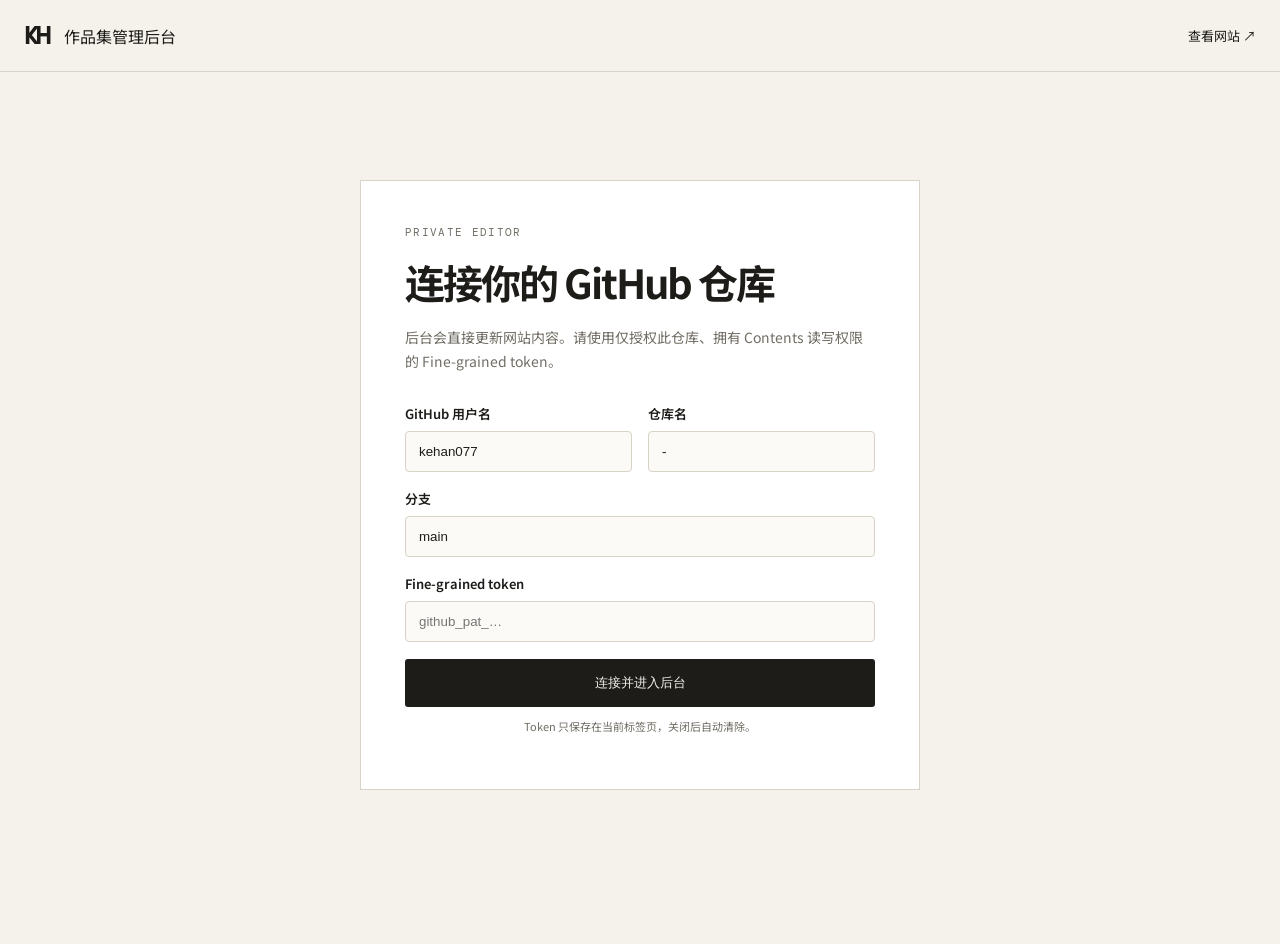
==== admin.html @ afe08c34 "Update admin header and script version" ====
<!doctype html>
<html lang="zh-CN">
  <head>
    <meta charset="UTF-8" />
    <meta name="viewport" content="width=device-width, initial-scale=1.0" />
    <meta name="robots" content="noindex,nofollow" />
    <title>作品集管理后台</title>
    <link rel="preconnect" href="https://fonts.googleapis.com" />
    <link rel="preconnect" href="https://fonts.gstatic.com" crossorigin />
    <link href="https://fonts.googleapis.com/css2?family=DM+Mono&family=Noto+Sans+SC:wght@400;500;600;700&display=swap" rel="stylesheet" />
    <link rel="stylesheet" href="admin.css" />
  </head>
  <body>
    <header class="admin-header"><div><span class="logo">KH</span><span>作品集管理后台</span></div><div class="header-actions"><a href="./" target="_blank">查看网站 ↗</a><button id="logout" class="button ghost" hidden>退出</button></div></header>
    <main>
      <section id="login-view" class="login-card">
        <p class="kicker">PRIVATE EDITOR</p><h1>连接你的 GitHub 仓库</h1><p class="muted">后台会直接更新网站内容。请使用仅授权此仓库、拥有 Contents 读写权限的 Fine-grained token。</p>
        <form id="login-form"><div class="field-row"><label>GitHub 用户名<input name="owner" value="kehan077" required /></label><label>仓库名<input name="repo" value="-" required /></label></div><label>分支<input name="branch" value="main" required /></label><label>Fine-grained token<input name="token" type="password" autocomplete="off" placeholder="github_pat_…" required /></label><button class="button primary full" type="submit">连接并进入后台</button><p class="form-note">Token 只保存在当前标签页，关闭后自动清除。</p></form>
      </section>
      <section id="editor-view" hidden>
        <div class="editor-toolbar"><div><p class="kicker">CONTENT EDITOR</p><h1>编辑你的网站</h1></div><div class="toolbar-actions"><span id="status" role="status"></span><button id="save-all" class="button primary">保存并发布</button></div></div>
        <details class="panel site-panel"><summary><span><b>前台全部文字</b><small>品牌、导航、首页、能力、流程与联系方式</small></span><span>编辑 ↓</span></summary><div class="panel-body" id="site-form">
          <h3>网站与导航</h3><div class="field-row"><label>浏览器标题<input data-site="title" /></label><label>网页描述<input data-site="description" /></label></div><div class="field-row"><label>品牌主标识<input data-site="brandPrimary" /></label><label>品牌副标识<input data-site="brandSecondary" /></label></div><div class="field-row"><label>导航：项目<input data-site="navWork" /></label><label>导航：方法<input data-site="navAbout" /></label></div><div class="field-row"><label>导航：联系<input data-site="navContact" /></label><label>右上角身份<input data-site="navStatus" /></label></div>
          <h3>首页首屏</h3><div class="field-row"><label>顶部小标题<input data-site="eyebrow" /></label><label>查看项目按钮<input data-site="heroCta" /></label></div><label>首页大标题 <small>可用 &lt;em&gt;…&lt;/em&gt; 设置蓝色文字</small><textarea data-site="heroTitle" rows="2"></textarea></label><label>首页介绍<textarea data-site="intro" rows="3"></textarea></label>
          <h3>工程师信息卡</h3><div class="field-row"><label>卡片编号<input data-site="profileLabel" /></label><label>在线状态<input data-site="profileStatus" /></label></div><div class="field-row"><label>芯片文字<input data-site="chipMark" /></label><label>版本号<input data-site="revision" /></label></div><div class="field-row"><label>身份标签<input data-site="roleLabel" /></label><label>身份内容<input data-site="role" /></label></div><div class="field-row"><label>流程标签<input data-site="workflowLabel" /></label><label>流程内容<input data-site="workflow" /></label></div><div class="field-row"><label>交付标签<input data-site="outputLabel" /></label><label>交付内容<input data-site="output" /></label></div>
          <h3>能力与项目区</h3><label>四项能力 <small>每行填写“名称 | 英文代码”</small><textarea id="capabilities" rows="4"></textarea></label><div class="field-row"><label>项目区小标题<input data-site="projectsEyebrow" /></label><label>项目区标题<input data-site="projectsTitle" /></label></div><div class="field-row"><label>筛选：全部<input data-site="filterAll" /></label><label>筛选：产品硬件<input data-site="filterBrand" /></label></div><div class="field-row"><label>筛选：嵌入式<input data-site="filterDigital" /></label><label>筛选：研发记录<input data-site="filterEditorial" /></label></div><label>有链接时的悬浮提示<input data-site="projectLinkLabel" /></label>
          <h3>方法与流程</h3><div class="field-row"><label>方法区小标题<input data-site="aboutEyebrow" /></label><label>方法区编号<input data-site="aboutCode" /></label></div><label>方法区标题 <small>可用 &lt;br&gt; 换行、&lt;em&gt;…&lt;/em&gt; 设置绿色文字</small><textarea data-site="aboutTitle" rows="3"></textarea></label><label>方法区正文<textarea data-site="aboutCopy" rows="4"></textarea></label><label>四个流程步骤 <small>每行填写“名称 | 英文代码”</small><textarea id="process-steps" rows="4"></textarea></label>
          <h3>联系与页脚</h3><div class="field-row"><label>联系区小标题<input data-site="contactEyebrow" /></label><label>联系状态<input data-site="contactStatus" /></label></div><div class="field-row"><label>联系区标题<input data-site="contactTitle" /></label><label>联系行动文字<input data-site="contactCta" /></label></div><div class="field-row"><label>姓名 / 品牌名<input data-site="name" /></label><label>联系邮箱<input data-site="email" type="email" /></label></div><label>社交链接 <small>每行填写“名称 | 链接”</small><textarea id="socials" rows="4"></textarea></label>
        </div></details>
        <div class="projects-heading"><div><h2>作品</h2><p>使用箭头调整作品的展示顺序。</p></div><button id="add-project" class="button secondary">＋ 新增作品</button></div>
        <div class="workspace"><aside id="project-list" class="project-list"></aside><section id="project-editor" class="panel project-editor"><div class="empty-editor"><span>←</span><p>选择一个作品开始编辑，或新增作品。</p></div></section></div>
      </section>
    </main>
    <input id="media-file" type="file" accept="image/jpeg,image/png,image/webp,image/gif,video/mp4,video/webm" hidden />
    <script src="admin.js?v=20260804-1"></script>
  </body>
</html>
---- admin.css ----
:root{--ink:#1d1c19;--paper:#f5f2eb;--white:#fff;--orange:#ef5b33;--line:#d8d2c7;--muted:#716d65;--green:#287a4d}*{box-sizing:border-box}body{margin:0;background:var(--paper);color:var(--ink);font-family:"Noto Sans SC",sans-serif}.admin-header{height:72px;padding:0 max(24px,calc((100vw - 1240px)/2));display:flex;align-items:center;justify-content:space-between;border-bottom:1px solid var(--line);background:rgba(245,242,235,.94);position:sticky;top:0;z-index:10;backdrop-filter:blur(12px)}.admin-header>div,.header-actions{display:flex;align-items:center;gap:16px}.logo{font:700 24px "DM Mono";letter-spacing:-2px}.admin-header a{color:inherit;text-decoration:none;font-size:13px}main{width:min(1240px,calc(100% - 48px));margin:0 auto;padding:54px 0 100px}.login-card{width:min(560px,100%);margin:6vh auto;background:var(--white);border:1px solid var(--line);padding:44px}.kicker{font:11px "DM Mono";letter-spacing:.12em;color:var(--muted);margin:0 0 14px}h1{font-size:40px;letter-spacing:-.05em;margin:0 0 15px}h2{font-size:26px;margin:0}.muted,.projects-heading p{color:var(--muted);line-height:1.7;font-size:14px}form{margin-top:30px}label{display:flex;flex-direction:column;gap:8px;font-size:13px;font-weight:600;margin-bottom:17px}label small,summary small{font-weight:400;color:var(--muted)}input,textarea,select{width:100%;border:1px solid var(--line);background:#fbfaf7;border-radius:4px;padding:12px 13px;font:14px/1.5 inherit;color:var(--ink);outline:none}input:focus,textarea:focus,select:focus{border-color:var(--ink);box-shadow:0 0 0 2px rgba(29,28,25,.08)}textarea{resize:vertical}.field-row{display:grid;grid-template-columns:1fr 1fr;gap:16px}.button{border:1px solid transparent;border-radius:3px;padding:11px 17px;font:600 13px inherit;cursor:pointer}.button:disabled{opacity:.5;cursor:wait}.primary{background:var(--ink);color:var(--paper)}.primary:hover{background:var(--orange)}.secondary{background:var(--white);border-color:var(--ink);color:var(--ink)}.ghost{background:transparent;border-color:var(--line)}.danger{color:#a42f25;border-color:#e1b9b5;background:#fff}.full{width:100%;padding:14px}.form-note{font-size:11px;color:var(--muted);text-align:center}.editor-toolbar,.projects-heading{display:flex;justify-content:space-between;align-items:end}.toolbar-actions{display:flex;align-items:center;gap:16px}.toolbar-actions #status{font-size:12px;color:var(--muted)}.toolbar-actions #status.success{color:var(--green)}.toolbar-actions #status.error{color:#a42f25}.panel{background:var(--white);border:1px solid var(--line);border-radius:4px}.site-panel{margin:38px 0}summary{cursor:pointer;padding:22px 24px;display:flex;justify-content:space-between;list-style:none}summary span:first-child{display:flex;flex-direction:column;gap:5px}.panel-body{border-top:1px solid var(--line);padding:26px 24px 10px}.projects-heading{margin:46px 0 18px}.projects-heading p{margin:4px 0 0}.workspace{display:grid;grid-template-columns:340px 1fr;gap:20px;align-items:start}.project-list{display:flex;flex-direction:column;gap:8px}.project-list-item{display:grid;grid-template-columns:72px 1fr auto;gap:12px;align-items:center;background:var(--white);border:1px solid var(--line);padding:8px;cursor:pointer;text-align:left;color:inherit}.project-list-item.active{border-color:var(--ink);box-shadow:0 0 0 1px var(--ink)}.project-list-item img,.project-list-item video,.media-placeholder{width:72px;height:58px;object-fit:cover;background:#e8e4dc}.project-list-item strong{font-size:13px;display:block;overflow:hidden;text-overflow:ellipsis;white-space:nowrap}.project-list-item small{font:10px "DM Mono";color:var(--muted)}.order-buttons{display:flex;flex-direction:column}.order-buttons button{border:0;background:transparent;cursor:pointer;color:var(--muted)}.project-editor{padding:28px;min-height:320px}.empty-editor{text-align:center;color:var(--muted);padding:80px 20px}.empty-editor span{font-size:28px}.editor-title{display:flex;justify-content:space-between;align-items:start;margin-bottom:25px}.editor-title h3{font-size:22px;margin:0}.media-box{display:grid;grid-template-columns:170px 1fr;gap:18px;margin-bottom:20px;padding:16px;background:#f7f5ef;border:1px solid var(--line)}.media-preview{width:170px;height:128px;object-fit:cover;background:#ddd}.media-actions{display:flex;flex-direction:column;justify-content:center;align-items:start;gap:10px}.media-actions p{font-size:12px;color:var(--muted);margin:0}.publish-toggle{flex-direction:row;align-items:center;font-weight:400}.publish-toggle input{width:auto}.editor-footer{display:flex;justify-content:space-between;align-items:center;border-top:1px solid var(--line);padding-top:20px;margin-top:24px}@media(max-width:800px){main{width:calc(100% - 28px);padding-top:30px}.admin-header{padding:0 14px}.workspace{grid-template-columns:1fr}.project-list{max-height:330px;overflow:auto}.editor-toolbar{align-items:start;gap:25px}.toolbar-actions{flex-direction:column;align-items:end}.field-row,.media-box{grid-template-columns:1fr}.media-preview{width:100%;height:220px}.login-card{padding:28px}h1{font-size:32px}}
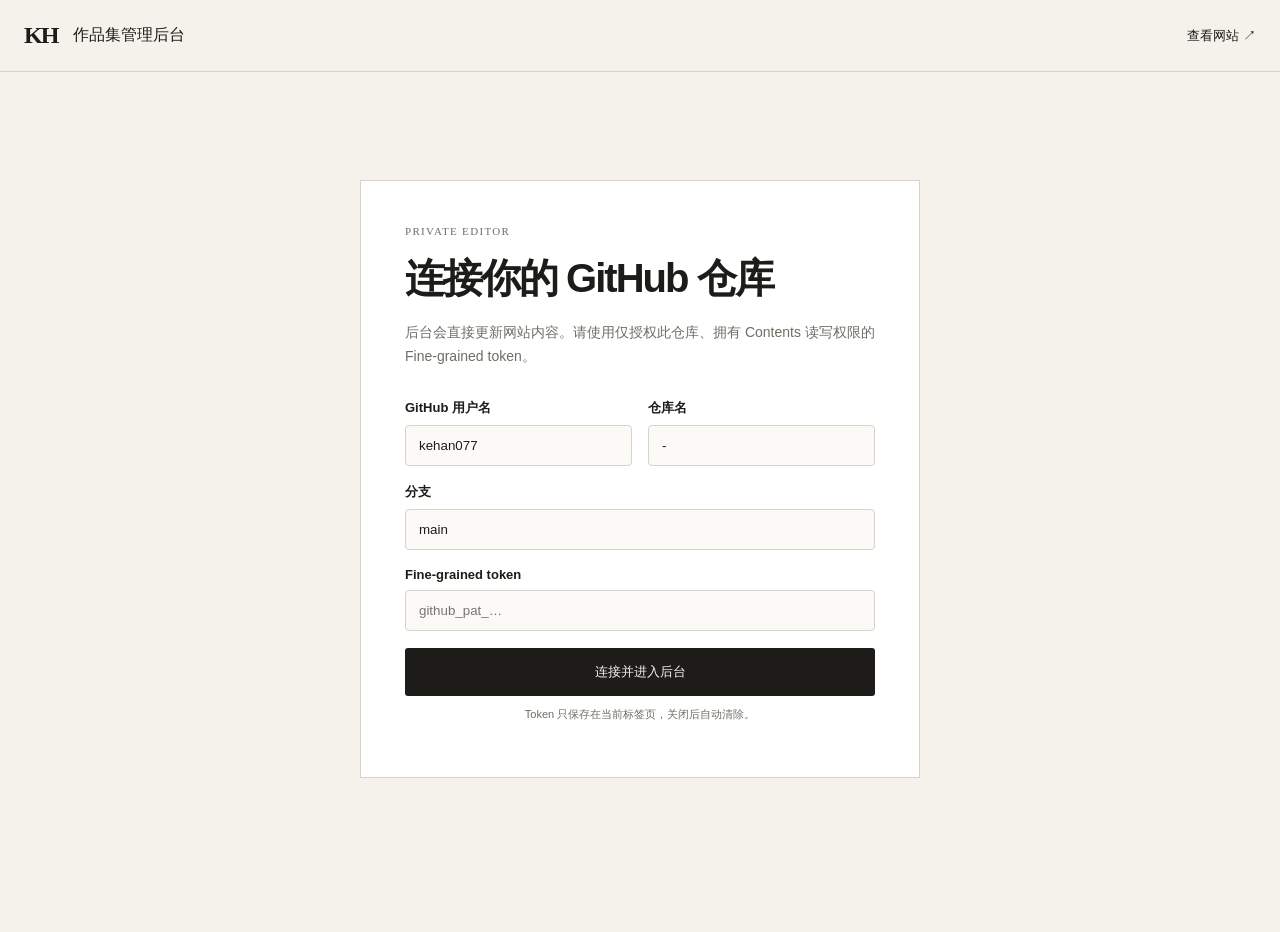
==== commit a6eceb08: "Change admin.js script version Updated the script version for admin.js." ====
--- a/admin.html
+++ b/admin.html
@@ -5,9 +5,6 @@
     <meta name="viewport" content="width=device-width, initial-scale=1.0" />
     <meta name="robots" content="noindex,nofollow" />
     <title>作品集管理后台</title>
-    <link rel="preconnect" href="https://fonts.googleapis.com" />
-    <link rel="preconnect" href="https://fonts.gstatic.com" crossorigin />
-    <link href="https://fonts.googleapis.com/css2?family=DM+Mono&family=Noto+Sans+SC:wght@400;500;600;700&display=swap" rel="stylesheet" />
     <link rel="stylesheet" href="admin.css" />
   </head>
   <body>
@@ -22,7 +19,8 @@
         <details class="panel site-panel"><summary><span><b>前台全部文字</b><small>品牌、导航、首页、能力、流程与联系方式</small></span><span>编辑 ↓</span></summary><div class="panel-body" id="site-form">
           <h3>网站与导航</h3><div class="field-row"><label>浏览器标题<input data-site="title" /></label><label>网页描述<input data-site="description" /></label></div><div class="field-row"><label>品牌主标识<input data-site="brandPrimary" /></label><label>品牌副标识<input data-site="brandSecondary" /></label></div><div class="field-row"><label>导航：项目<input data-site="navWork" /></label><label>导航：方法<input data-site="navAbout" /></label></div><div class="field-row"><label>导航：联系<input data-site="navContact" /></label><label>右上角身份<input data-site="navStatus" /></label></div>
           <h3>首页首屏</h3><div class="field-row"><label>顶部小标题<input data-site="eyebrow" /></label><label>查看项目按钮<input data-site="heroCta" /></label></div><label>首页大标题 <small>可用 &lt;em&gt;…&lt;/em&gt; 设置蓝色文字</small><textarea data-site="heroTitle" rows="2"></textarea></label><label>首页介绍<textarea data-site="intro" rows="3"></textarea></label>
-          <h3>工程师信息卡</h3><div class="field-row"><label>卡片编号<input data-site="profileLabel" /></label><label>在线状态<input data-site="profileStatus" /></label></div><div class="field-row"><label>芯片文字<input data-site="chipMark" /></label><label>版本号<input data-site="revision" /></label></div><div class="field-row"><label>身份标签<input data-site="roleLabel" /></label><label>身份内容<input data-site="role" /></label></div><div class="field-row"><label>流程标签<input data-site="workflowLabel" /></label><label>流程内容<input data-site="workflow" /></label></div><div class="field-row"><label>交付标签<input data-site="outputLabel" /></label><label>交付内容<input data-site="output" /></label></div>
+          <h3>工程师信息卡</h3><div class="media-box"><div><img id="avatar-preview" class="media-preview" alt="头像预览" hidden /></div><div class="media-actions"><button id="upload-avatar" type="button" class="button secondary">上传头像图片</button><p>支持 JPG、PNG、WebP 或 GIF，建议使用正方形图片。</p><label>或填写头像网址<input data-site="profileImage" placeholder="media/avatar.jpg 或 https://…" /></label><label>头像说明<input data-site="profileImageAlt" placeholder="例如：KEHAN 的头像" /></label></div></div><div class="field-row"><label>卡片编号<input data-site="profileLabel" /></label><label>在线状态<input data-site="profileStatus" /></label></div><label>身份内容<input data-site="role" /></label><div class="field-row"><label>流程标签<input data-site="workflowLabel" /></label><label>流程内容<input data-site="workflow" /></label></div><div class="field-row"><label>交付标签<input data-site="outputLabel" /></label><label>交付内容<input data-site="output" /></label></div>
+          <h3>字体大小</h3><p class="muted">单位为像素，已设置合理范围，手机端会自动限制过大的字号以保持排版。</p><div class="field-row"><label>导航文字<input data-site="fontNav" type="number" min="10" max="30" /></label><label>首页大标题<input data-site="fontHero" type="number" min="34" max="160" /></label></div><div class="field-row"><label>首页介绍<input data-site="fontIntro" type="number" min="12" max="32" /></label><label>区域大标题<input data-site="fontSection" type="number" min="28" max="100" /></label></div><div class="field-row"><label>作品标题<input data-site="fontProject" type="number" min="14" max="48" /></label><label>方法区标题<input data-site="fontAbout" type="number" min="28" max="100" /></label></div><div class="field-row"><label>正文文字<input data-site="fontBody" type="number" min="12" max="32" /></label><label>联系区标题<input data-site="fontContact" type="number" min="32" max="120" /></label></div><label>工程师卡文字<input data-site="fontCard" type="number" min="10" max="28" /></label>
           <h3>能力与项目区</h3><label>四项能力 <small>每行填写“名称 | 英文代码”</small><textarea id="capabilities" rows="4"></textarea></label><div class="field-row"><label>项目区小标题<input data-site="projectsEyebrow" /></label><label>项目区标题<input data-site="projectsTitle" /></label></div><div class="field-row"><label>筛选：全部<input data-site="filterAll" /></label><label>筛选：产品硬件<input data-site="filterBrand" /></label></div><div class="field-row"><label>筛选：嵌入式<input data-site="filterDigital" /></label><label>筛选：研发记录<input data-site="filterEditorial" /></label></div><label>有链接时的悬浮提示<input data-site="projectLinkLabel" /></label>
           <h3>方法与流程</h3><div class="field-row"><label>方法区小标题<input data-site="aboutEyebrow" /></label><label>方法区编号<input data-site="aboutCode" /></label></div><label>方法区标题 <small>可用 &lt;br&gt; 换行、&lt;em&gt;…&lt;/em&gt; 设置绿色文字</small><textarea data-site="aboutTitle" rows="3"></textarea></label><label>方法区正文<textarea data-site="aboutCopy" rows="4"></textarea></label><label>四个流程步骤 <small>每行填写“名称 | 英文代码”</small><textarea id="process-steps" rows="4"></textarea></label>
           <h3>联系与页脚</h3><div class="field-row"><label>联系区小标题<input data-site="contactEyebrow" /></label><label>联系状态<input data-site="contactStatus" /></label></div><div class="field-row"><label>联系区标题<input data-site="contactTitle" /></label><label>联系行动文字<input data-site="contactCta" /></label></div><div class="field-row"><label>姓名 / 品牌名<input data-site="name" /></label><label>联系邮箱<input data-site="email" type="email" /></label></div><label>社交链接 <small>每行填写“名称 | 链接”</small><textarea id="socials" rows="4"></textarea></label>
@@ -32,6 +30,8 @@
       </section>
     </main>
     <input id="media-file" type="file" accept="image/jpeg,image/png,image/webp,image/gif,video/mp4,video/webm" hidden />
-    <script src="admin.js?v=20260804-1"></script>
+    <input id="hover-media-file" type="file" accept="image/jpeg,image/png,image/webp,image/gif" multiple hidden />
+    <input id="avatar-file" type="file" accept="image/jpeg,image/png,image/webp,image/gif" hidden />
+    <script src="admin.js?v=20260805-1"></script>
   </body>
 </html>
